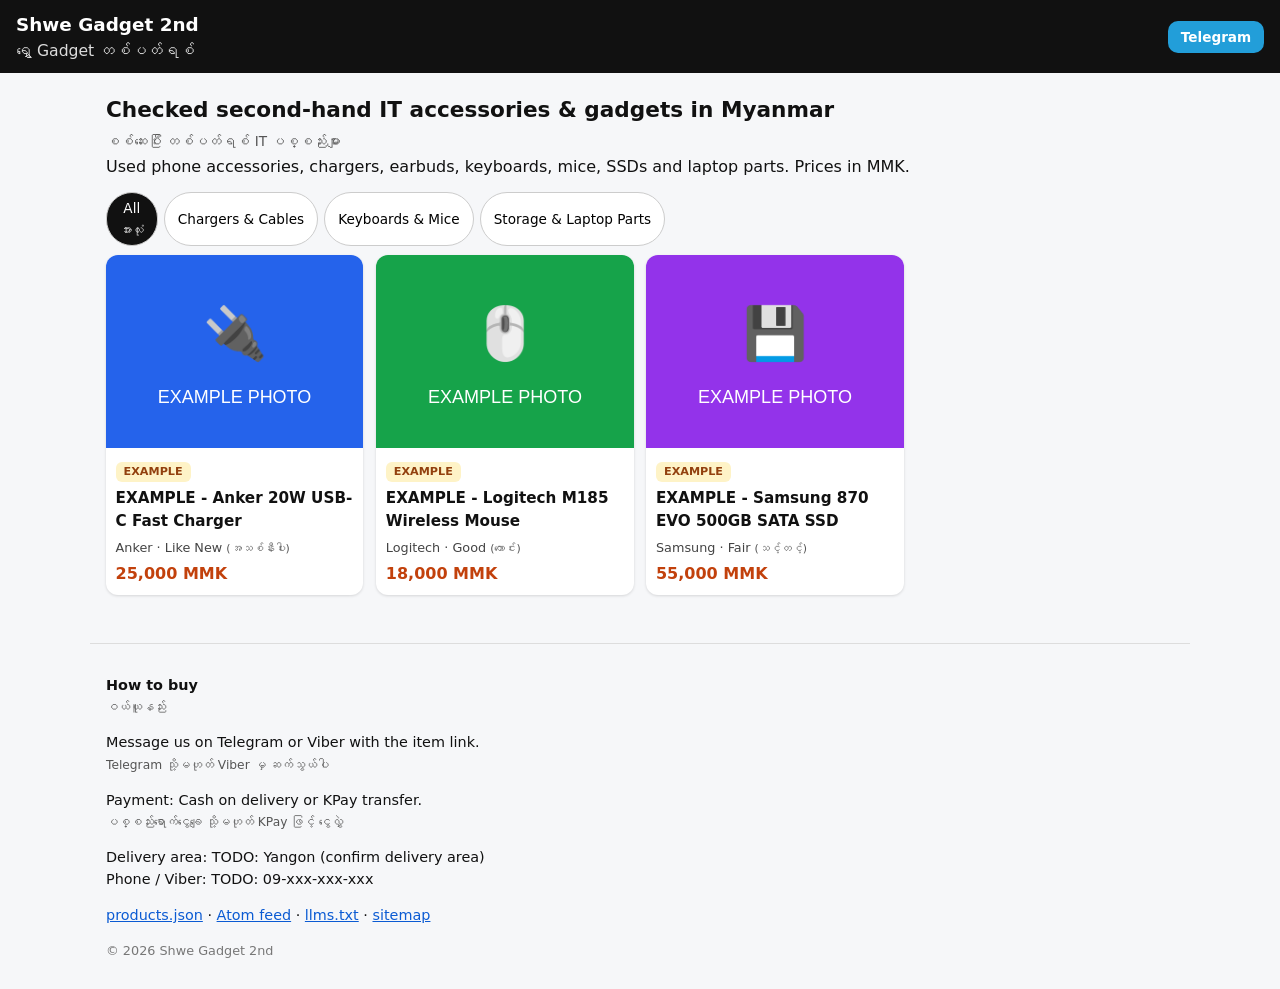
==== docs/index.html @ bb38151b "Initial used gadgets shop" ====
<!doctype html>
<html lang="en"><head>
<meta charset="utf-8"><meta name="viewport" content="width=device-width,initial-scale=1">
<title>Shwe Gadget 2nd – Used IT Accessories &amp; Gadgets in Myanmar</title>
<meta name="description" content="Checked second-hand IT accessories &amp; gadgets in Myanmar">

<link rel="canonical" href="https://TODO-your-site-url.example/">
<link rel="stylesheet" href="styles.css">
<link rel="alternate" type="application/atom+xml" title="New items" href="feed.xml">
<link rel="alternate" type="application/json" title="Products JSON" href="products.json">
<meta property="og:type" content="website">
<meta property="og:site_name" content="Shwe Gadget 2nd">
<meta property="og:title" content="Shwe Gadget 2nd – Used IT Accessories &amp; Gadgets in Myanmar">
<meta property="og:description" content="Checked second-hand IT accessories &amp; gadgets in Myanmar">
<meta property="og:url" content="https://TODO-your-site-url.example/">

<meta name="twitter:card" content="summary_large_image">
<script type="application/ld+json">{"@context":"https://schema.org","@type":"Store","@id":"https://TODO-your-site-url.example/#store","name":"Shwe Gadget 2nd","alternateName":"ရွှေ Gadget တစ်ပတ်ရစ်","url":"https://TODO-your-site-url.example/","description":"Checked second-hand IT accessories & gadgets in Myanmar","telephone":"+959000000000","currenciesAccepted":"MMK","paymentAccepted":"Cash, KPay","areaServed":"TODO: Yangon (confirm delivery area)","address":{"@type":"PostalAddress","addressLocality":"Yangon","addressCountry":"MM"}}</script>
<script type="application/ld+json">{"@context":"https://schema.org","@type":"ItemList","name":"Items for sale","itemListElement":[]}</script>
</head><body>
<header class="top"><a class="brand" href="index.html">Shwe Gadget 2nd<span class="my">ရွှေ Gadget တစ်ပတ်ရစ်</span></a>
<a class="btn tg small" href="https://t.me/TODO_TELEGRAM_HANDLE" rel="nofollow">Telegram</a></header>
<main><section class="hero"><h1>Checked second-hand IT accessories &amp; gadgets in Myanmar</h1><p class="my">စစ်ဆေးပြီး တစ်ပတ်ရစ် IT ပစ္စည်းများ</p>
<p>Used phone accessories, chargers, earbuds, keyboards, mice, SSDs and laptop parts. Prices in MMK.</p></section>
<nav class="filters"><button data-f="all" class="on">All<br><span class="my">အားလုံး</span></button>
<button data-f="chargers-and-cables">Chargers &amp; Cables</button><button data-f="keyboards-and-mice">Keyboards &amp; Mice</button><button data-f="storage-and-laptop-parts">Storage &amp; Laptop Parts</button></nav>
<section class="grid"><a class="card" href="item/example-anker-20w-usb-c-charger/" data-cat="chargers-and-cables">
<img src="images/example-charger.svg" alt="EXAMPLE - Anker 20W USB-C Fast Charger" loading="lazy" width="400" height="300">
<div class="c-body"><span class="badge ex">EXAMPLE</span><h2>EXAMPLE - Anker 20W USB-C Fast Charger</h2>
<p class="meta">Anker · Like New <span class="my">(အသစ်နီးပါး)</span></p>
<p class="price">25,000 MMK</p></div></a>
<a class="card" href="item/example-logitech-m185-wireless-mouse/" data-cat="keyboards-and-mice">
<img src="images/example-mouse.svg" alt="EXAMPLE - Logitech M185 Wireless Mouse" loading="lazy" width="400" height="300">
<div class="c-body"><span class="badge ex">EXAMPLE</span><h2>EXAMPLE - Logitech M185 Wireless Mouse</h2>
<p class="meta">Logitech · Good <span class="my">(ကောင်း)</span></p>
<p class="price">18,000 MMK</p></div></a>
<a class="card" href="item/example-samsung-870-evo-500gb-ssd/" data-cat="storage-and-laptop-parts">
<img src="images/example-ssd.svg" alt="EXAMPLE - Samsung 870 EVO 500GB SATA SSD" loading="lazy" width="400" height="300">
<div class="c-body"><span class="badge ex">EXAMPLE</span><h2>EXAMPLE - Samsung 870 EVO 500GB SATA SSD</h2>
<p class="meta">Samsung · Fair <span class="my">(သင့်တင့်)</span></p>
<p class="price">55,000 MMK</p></div></a></section>
<script>document.querySelectorAll('.filters button').forEach(b=>b.onclick=()=>{document.querySelectorAll('.filters button').forEach(x=>x.classList.remove('on'));b.classList.add('on');document.querySelectorAll('.card').forEach(c=>c.style.display=(b.dataset.f==='all'||c.dataset.cat===b.dataset.f)?'':'none')})</script></main>
<footer>
<p><strong>How to buy</strong><br><span class="my">ဝယ်ယူနည်း</span></p>
<p>Message us on Telegram or Viber with the item link.<br><span class="my">Telegram သို့မဟုတ် Viber မှ ဆက်သွယ်ပါ</span></p>
<p>Payment: Cash on delivery or KPay transfer.<br><span class="my">ပစ္စည်းရောက်ငွေချေ သို့မဟုတ် KPay ဖြင့် ငွေလွှဲ</span></p>
<p>Delivery area: TODO: Yangon (confirm delivery area)<br>Phone / Viber: TODO: 09-xxx-xxx-xxx</p>
<p class="links"><a href="products.json">products.json</a> · <a href="feed.xml">Atom feed</a> · <a href="llms.txt">llms.txt</a> · <a href="sitemap.xml">sitemap</a></p>
<p class="small">© 2026 Shwe Gadget 2nd</p>
</footer></body></html>
---- docs/styles.css ----
*{box-sizing:border-box}body{margin:0;font-family:system-ui,-apple-system,"Segoe UI",Roboto,"Noto Sans Myanmar","Padauk",sans-serif;color:#111;background:#f6f7f9;line-height:1.5}
a{color:#0b5bd3}.my{font-size:.85em;color:#555}
.top{display:flex;justify-content:space-between;align-items:center;padding:.7rem 1rem;background:#111;color:#fff;position:sticky;top:0;z-index:5}
.brand{color:#fff;text-decoration:none;font-weight:700;font-size:1.15rem;display:flex;flex-direction:column}.brand .my{color:#ddd;font-weight:400}
main{max-width:1100px;margin:auto;padding:1rem}
.hero h1{font-size:1.35rem;margin:.3rem 0}.hero p{margin:.2rem 0}
.filters{display:flex;gap:.4rem;overflow-x:auto;padding:.6rem 0}.filters button{border:1px solid #ccc;background:#fff;border-radius:999px;padding:.35rem .8rem;white-space:nowrap;cursor:pointer;font:inherit;font-size:.85rem}.filters button.on{background:#111;color:#fff}.filters button.on .my{color:#ddd}
.grid{display:grid;grid-template-columns:repeat(auto-fill,minmax(160px,1fr));gap:.8rem}@media(min-width:700px){.grid{grid-template-columns:repeat(auto-fill,minmax(230px,1fr))}}
.card{background:#fff;border-radius:12px;overflow:hidden;text-decoration:none;color:inherit;box-shadow:0 1px 3px #0002}.card img{width:100%;height:auto;aspect-ratio:4/3;object-fit:cover;display:block}
.c-body{padding:.6rem}.card h2{font-size:.95rem;margin:.3rem 0}.meta{margin:0;font-size:.8rem;color:#444}.price{font-weight:700;color:#c2410c;margin:.3rem 0 0}.price.big{font-size:1.5rem}
.badge{display:inline-block;font-size:.7rem;font-weight:700;padding:.1rem .5rem;border-radius:6px}.badge.ok{background:#dcfce7;color:#166534}.badge.sold{background:#fee2e2;color:#991b1b}.badge.ex{background:#fef3c7;color:#92400e}
.item{display:grid;gap:1rem;background:#fff;border-radius:12px;padding:1rem}@media(min-width:800px){.item{grid-template-columns:1fr 1fr}}
.gallery img{width:100%;height:auto;border-radius:8px;margin-bottom:.5rem}
.specs{width:100%;border-collapse:collapse;font-size:.9rem}.specs th,.specs td{text-align:left;padding:.4rem;border-bottom:1px solid #eee;vertical-align:top}.specs th{width:40%}
.buy{display:grid;grid-template-columns:1fr 1fr 1fr;gap:.5rem;margin:1rem 0}
.btn{display:block;text-align:center;padding:.7rem .4rem;border-radius:10px;color:#fff;text-decoration:none;font-weight:600}.btn .my{color:#eef}.btn.tg{background:#229ed9}.btn.vb{background:#7360f2}.btn.ph{background:#16a34a}.btn.small{padding:.35rem .8rem;font-size:.85rem}
.soldnote{background:#fee2e2;padding:.6rem;border-radius:8px}
footer{max-width:1100px;margin:2rem auto 0;padding:1rem;border-top:1px solid #ddd;font-size:.9rem}footer .small{color:#777;font-size:.8rem}
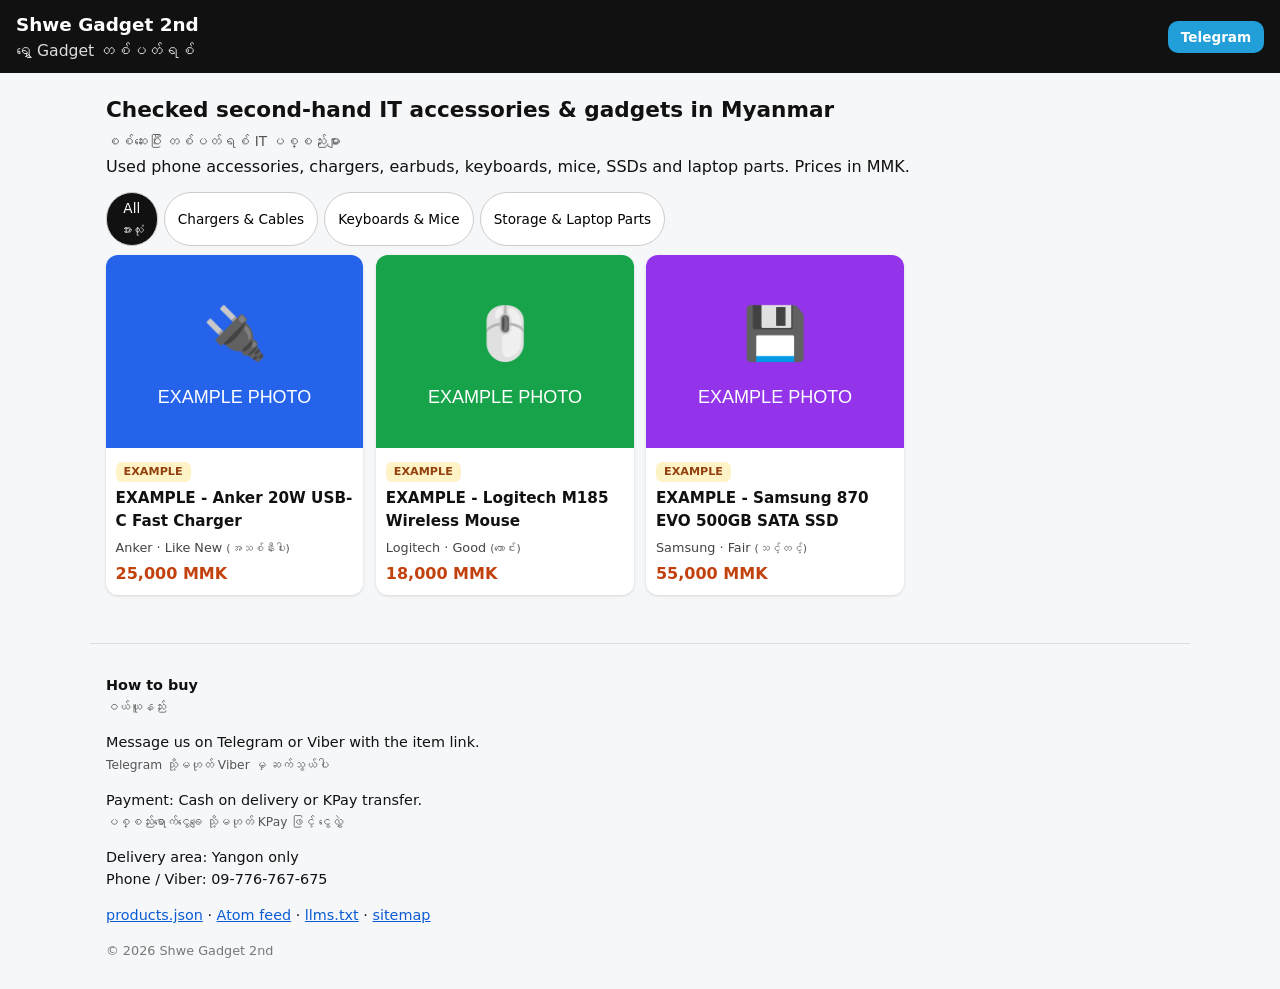
==== commit 2bc3c083: "Contact details" ====
--- a/docs/index.html
+++ b/docs/index.html
@@ -15,11 +15,11 @@
 <meta property="og:url" content="https://TODO-your-site-url.example/">
 
 <meta name="twitter:card" content="summary_large_image">
-<script type="application/ld+json">{"@context":"https://schema.org","@type":"Store","@id":"https://TODO-your-site-url.example/#store","name":"Shwe Gadget 2nd","alternateName":"ရွှေ Gadget တစ်ပတ်ရစ်","url":"https://TODO-your-site-url.example/","description":"Checked second-hand IT accessories & gadgets in Myanmar","telephone":"+959000000000","currenciesAccepted":"MMK","paymentAccepted":"Cash, KPay","areaServed":"TODO: Yangon (confirm delivery area)","address":{"@type":"PostalAddress","addressLocality":"Yangon","addressCountry":"MM"}}</script>
+<script type="application/ld+json">{"@context":"https://schema.org","@type":"Store","@id":"https://TODO-your-site-url.example/#store","name":"Shwe Gadget 2nd","alternateName":"ရွှေ Gadget တစ်ပတ်ရစ်","url":"https://TODO-your-site-url.example/","description":"Checked second-hand IT accessories & gadgets in Myanmar","telephone":"+959776767675","currenciesAccepted":"MMK","paymentAccepted":"Cash, KPay","areaServed":"Yangon only","address":{"@type":"PostalAddress","addressLocality":"Yangon","addressCountry":"MM"}}</script>
 <script type="application/ld+json">{"@context":"https://schema.org","@type":"ItemList","name":"Items for sale","itemListElement":[]}</script>
 </head><body>
 <header class="top"><a class="brand" href="index.html">Shwe Gadget 2nd<span class="my">ရွှေ Gadget တစ်ပတ်ရစ်</span></a>
-<a class="btn tg small" href="https://t.me/TODO_TELEGRAM_HANDLE" rel="nofollow">Telegram</a></header>
+<a class="btn tg small" href="https://t.me/shwedigital4mm" rel="nofollow">Telegram</a></header>
 <main><section class="hero"><h1>Checked second-hand IT accessories &amp; gadgets in Myanmar</h1><p class="my">စစ်ဆေးပြီး တစ်ပတ်ရစ် IT ပစ္စည်းများ</p>
 <p>Used phone accessories, chargers, earbuds, keyboards, mice, SSDs and laptop parts. Prices in MMK.</p></section>
 <nav class="filters"><button data-f="all" class="on">All<br><span class="my">အားလုံး</span></button>
@@ -44,7 +44,7 @@
 <p><strong>How to buy</strong><br><span class="my">ဝယ်ယူနည်း</span></p>
 <p>Message us on Telegram or Viber with the item link.<br><span class="my">Telegram သို့မဟုတ် Viber မှ ဆက်သွယ်ပါ</span></p>
 <p>Payment: Cash on delivery or KPay transfer.<br><span class="my">ပစ္စည်းရောက်ငွေချေ သို့မဟုတ် KPay ဖြင့် ငွေလွှဲ</span></p>
-<p>Delivery area: TODO: Yangon (confirm delivery area)<br>Phone / Viber: TODO: 09-xxx-xxx-xxx</p>
+<p>Delivery area: Yangon only<br>Phone / Viber: 09-776-767-675</p>
 <p class="links"><a href="products.json">products.json</a> · <a href="feed.xml">Atom feed</a> · <a href="llms.txt">llms.txt</a> · <a href="sitemap.xml">sitemap</a></p>
 <p class="small">© 2026 Shwe Gadget 2nd</p>
 </footer></body></html>
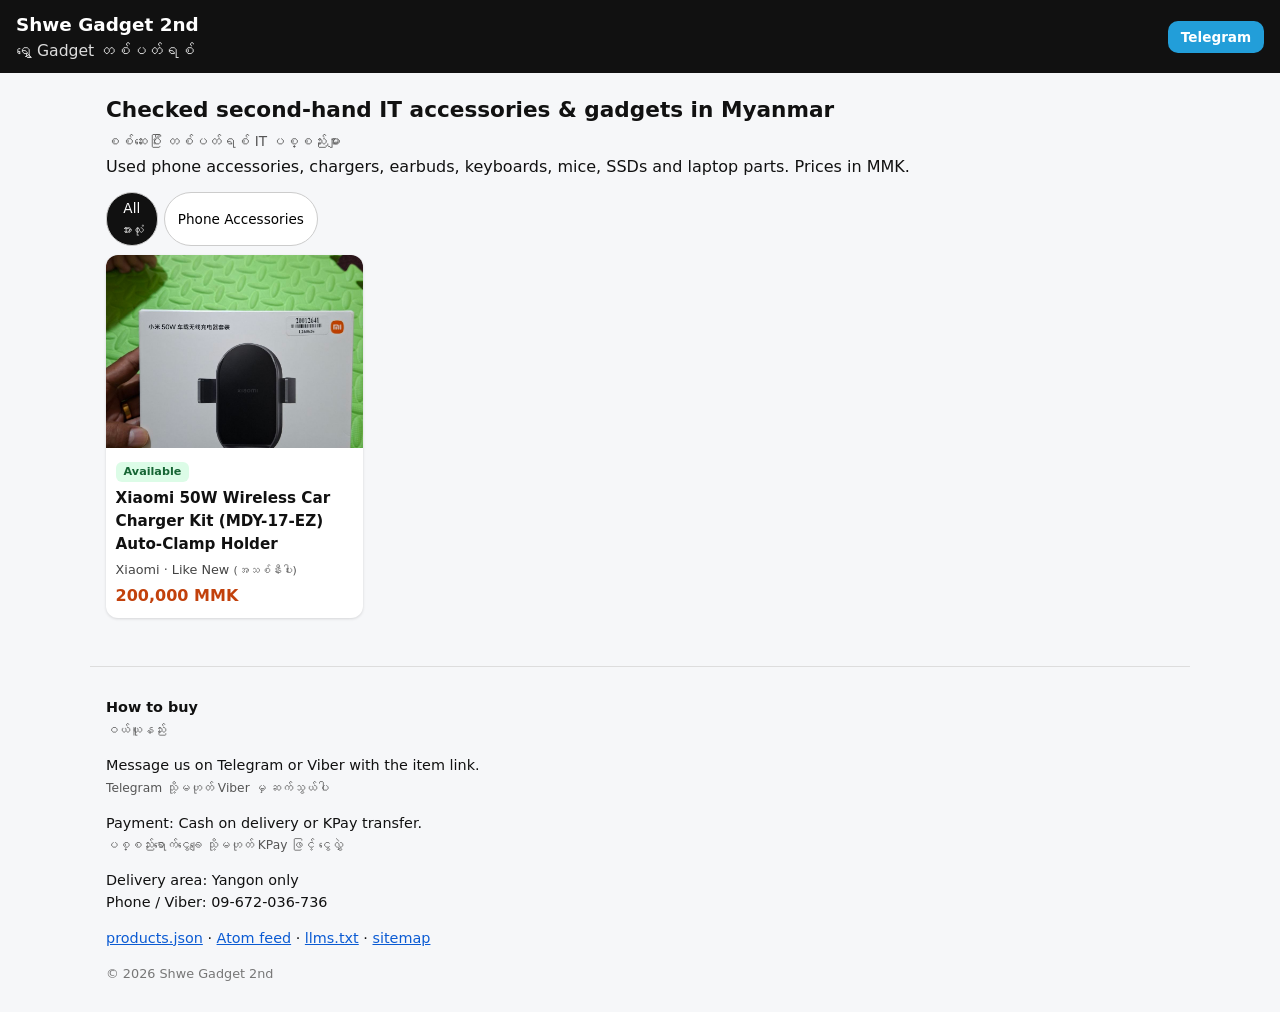
==== commit 72881d76: "Add Xiaomi 50W car charger listing; remove examples; new shop phone" ====
--- a/docs/index.html
+++ b/docs/index.html
@@ -4,7 +4,7 @@
 <title>Shwe Gadget 2nd – Used IT Accessories &amp; Gadgets in Myanmar</title>
 <meta name="description" content="Checked second-hand IT accessories &amp; gadgets in Myanmar">
 
-<link rel="canonical" href="https://TODO-your-site-url.example/">
+<link rel="canonical" href="https://infonikolay55-bit.github.io/used-gadgets/">
 <link rel="stylesheet" href="styles.css">
 <link rel="alternate" type="application/atom+xml" title="New items" href="feed.xml">
 <link rel="alternate" type="application/json" title="Products JSON" href="products.json">
@@ -12,39 +12,29 @@
 <meta property="og:site_name" content="Shwe Gadget 2nd">
 <meta property="og:title" content="Shwe Gadget 2nd – Used IT Accessories &amp; Gadgets in Myanmar">
 <meta property="og:description" content="Checked second-hand IT accessories &amp; gadgets in Myanmar">
-<meta property="og:url" content="https://TODO-your-site-url.example/">
+<meta property="og:url" content="https://infonikolay55-bit.github.io/used-gadgets/">
 
 <meta name="twitter:card" content="summary_large_image">
-<script type="application/ld+json">{"@context":"https://schema.org","@type":"Store","@id":"https://TODO-your-site-url.example/#store","name":"Shwe Gadget 2nd","alternateName":"ရွှေ Gadget တစ်ပတ်ရစ်","url":"https://TODO-your-site-url.example/","description":"Checked second-hand IT accessories & gadgets in Myanmar","telephone":"+959776767675","currenciesAccepted":"MMK","paymentAccepted":"Cash, KPay","areaServed":"Yangon only","address":{"@type":"PostalAddress","addressLocality":"Yangon","addressCountry":"MM"}}</script>
-<script type="application/ld+json">{"@context":"https://schema.org","@type":"ItemList","name":"Items for sale","itemListElement":[]}</script>
+<script type="application/ld+json">{"@context":"https://schema.org","@type":"Store","@id":"https://infonikolay55-bit.github.io/used-gadgets/#store","name":"Shwe Gadget 2nd","alternateName":"ရွှေ Gadget တစ်ပတ်ရစ်","url":"https://infonikolay55-bit.github.io/used-gadgets/","description":"Checked second-hand IT accessories & gadgets in Myanmar","telephone":"+959672036736","currenciesAccepted":"MMK","paymentAccepted":"Cash, KPay","areaServed":"Yangon only","address":{"@type":"PostalAddress","addressLocality":"Yangon","addressCountry":"MM"}}</script>
+<script type="application/ld+json">{"@context":"https://schema.org","@type":"ItemList","name":"Items for sale","itemListElement":[{"@type":"ListItem","position":1,"url":"https://infonikolay55-bit.github.io/used-gadgets/item/xiaomi-50w-wireless-car-charger-mdy-17-ez/","name":"Xiaomi 50W Wireless Car Charger Kit (MDY-17-EZ) Auto-Clamp Holder"}]}</script>
 </head><body>
 <header class="top"><a class="brand" href="index.html">Shwe Gadget 2nd<span class="my">ရွှေ Gadget တစ်ပတ်ရစ်</span></a>
 <a class="btn tg small" href="https://t.me/shwedigital4mm" rel="nofollow">Telegram</a></header>
 <main><section class="hero"><h1>Checked second-hand IT accessories &amp; gadgets in Myanmar</h1><p class="my">စစ်ဆေးပြီး တစ်ပတ်ရစ် IT ပစ္စည်းများ</p>
 <p>Used phone accessories, chargers, earbuds, keyboards, mice, SSDs and laptop parts. Prices in MMK.</p></section>
 <nav class="filters"><button data-f="all" class="on">All<br><span class="my">အားလုံး</span></button>
-<button data-f="chargers-and-cables">Chargers &amp; Cables</button><button data-f="keyboards-and-mice">Keyboards &amp; Mice</button><button data-f="storage-and-laptop-parts">Storage &amp; Laptop Parts</button></nav>
-<section class="grid"><a class="card" href="item/example-anker-20w-usb-c-charger/" data-cat="chargers-and-cables">
-<img src="images/example-charger.svg" alt="EXAMPLE - Anker 20W USB-C Fast Charger" loading="lazy" width="400" height="300">
-<div class="c-body"><span class="badge ex">EXAMPLE</span><h2>EXAMPLE - Anker 20W USB-C Fast Charger</h2>
-<p class="meta">Anker · Like New <span class="my">(အသစ်နီးပါး)</span></p>
-<p class="price">25,000 MMK</p></div></a>
-<a class="card" href="item/example-logitech-m185-wireless-mouse/" data-cat="keyboards-and-mice">
-<img src="images/example-mouse.svg" alt="EXAMPLE - Logitech M185 Wireless Mouse" loading="lazy" width="400" height="300">
-<div class="c-body"><span class="badge ex">EXAMPLE</span><h2>EXAMPLE - Logitech M185 Wireless Mouse</h2>
-<p class="meta">Logitech · Good <span class="my">(ကောင်း)</span></p>
-<p class="price">18,000 MMK</p></div></a>
-<a class="card" href="item/example-samsung-870-evo-500gb-ssd/" data-cat="storage-and-laptop-parts">
-<img src="images/example-ssd.svg" alt="EXAMPLE - Samsung 870 EVO 500GB SATA SSD" loading="lazy" width="400" height="300">
-<div class="c-body"><span class="badge ex">EXAMPLE</span><h2>EXAMPLE - Samsung 870 EVO 500GB SATA SSD</h2>
-<p class="meta">Samsung · Fair <span class="my">(သင့်တင့်)</span></p>
-<p class="price">55,000 MMK</p></div></a></section>
+<button data-f="phone-accessories">Phone Accessories</button></nav>
+<section class="grid"><a class="card" href="item/xiaomi-50w-wireless-car-charger-mdy-17-ez/" data-cat="phone-accessories">
+<img src="images/xiaomi-50w-wireless-car-charger-mdy-17-ez.jpg" alt="Xiaomi 50W Wireless Car Charger Kit (MDY-17-EZ) Auto-Clamp Holder" loading="lazy" width="400" height="300">
+<div class="c-body"><span class="badge ok">Available</span><h2>Xiaomi 50W Wireless Car Charger Kit (MDY-17-EZ) Auto-Clamp Holder</h2>
+<p class="meta">Xiaomi · Like New <span class="my">(အသစ်နီးပါး)</span></p>
+<p class="price">200,000 MMK</p></div></a></section>
 <script>document.querySelectorAll('.filters button').forEach(b=>b.onclick=()=>{document.querySelectorAll('.filters button').forEach(x=>x.classList.remove('on'));b.classList.add('on');document.querySelectorAll('.card').forEach(c=>c.style.display=(b.dataset.f==='all'||c.dataset.cat===b.dataset.f)?'':'none')})</script></main>
 <footer>
 <p><strong>How to buy</strong><br><span class="my">ဝယ်ယူနည်း</span></p>
 <p>Message us on Telegram or Viber with the item link.<br><span class="my">Telegram သို့မဟုတ် Viber မှ ဆက်သွယ်ပါ</span></p>
 <p>Payment: Cash on delivery or KPay transfer.<br><span class="my">ပစ္စည်းရောက်ငွေချေ သို့မဟုတ် KPay ဖြင့် ငွေလွှဲ</span></p>
-<p>Delivery area: Yangon only<br>Phone / Viber: 09-776-767-675</p>
+<p>Delivery area: Yangon only<br>Phone / Viber: 09-672-036-736</p>
 <p class="links"><a href="products.json">products.json</a> · <a href="feed.xml">Atom feed</a> · <a href="llms.txt">llms.txt</a> · <a href="sitemap.xml">sitemap</a></p>
 <p class="small">© 2026 Shwe Gadget 2nd</p>
 </footer></body></html>
--- a/docs/styles.css
+++ b/docs/styles.css
@@ -16,3 +16,5 @@
 .btn{display:block;text-align:center;padding:.7rem .4rem;border-radius:10px;color:#fff;text-decoration:none;font-weight:600}.btn .my{color:#eef}.btn.tg{background:#229ed9}.btn.vb{background:#7360f2}.btn.ph{background:#16a34a}.btn.small{padding:.35rem .8rem;font-size:.85rem}
 .soldnote{background:#fee2e2;padding:.6rem;border-radius:8px}
 footer{max-width:1100px;margin:2rem auto 0;padding:1rem;border-top:1px solid #ddd;font-size:.9rem}footer .small{color:#777;font-size:.8rem}
+
+.item .desc{white-space:pre-line}
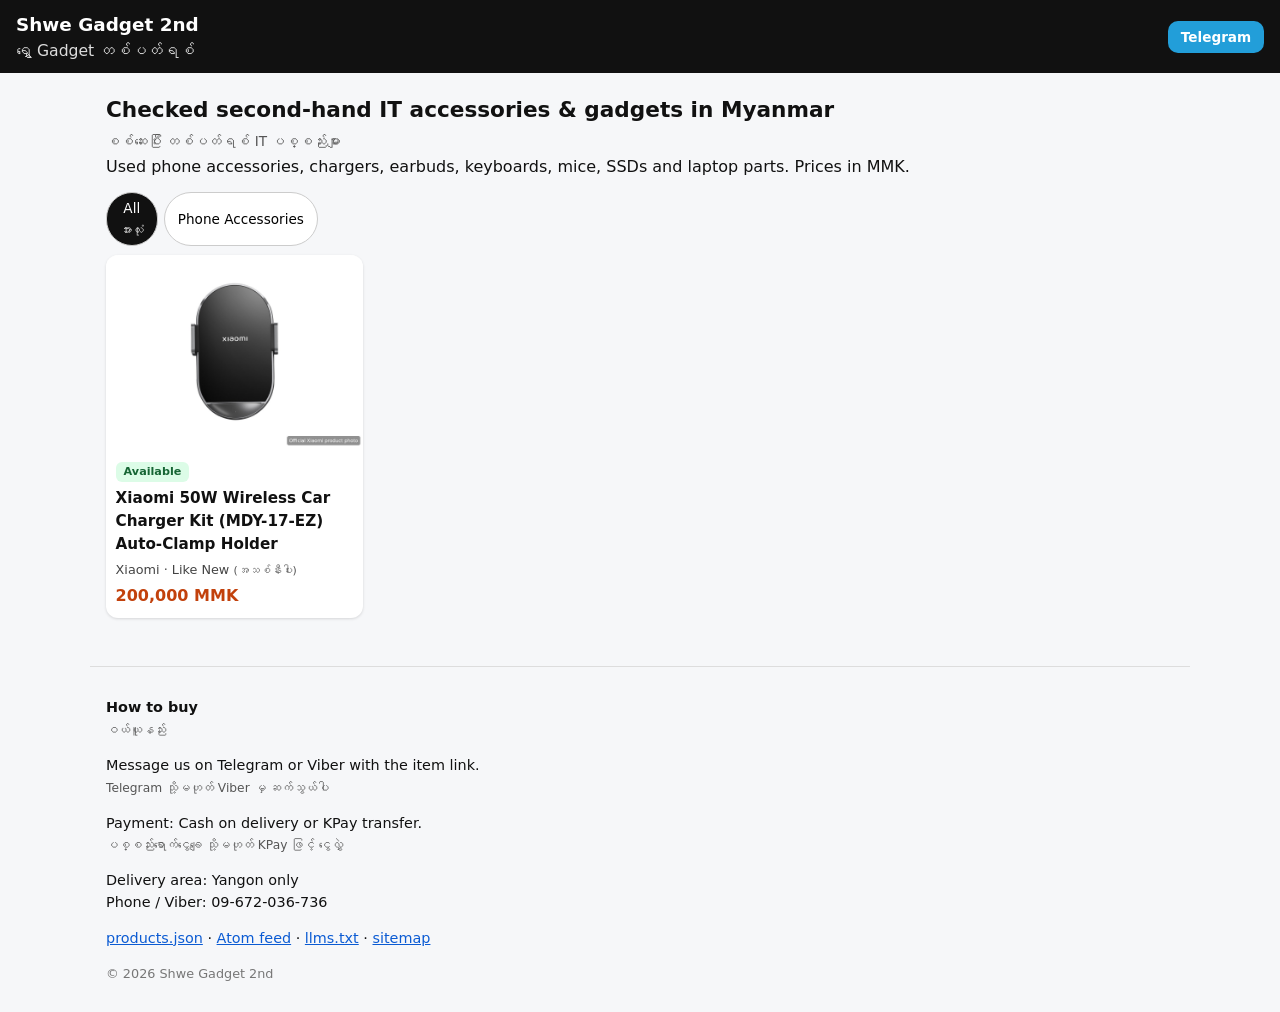
==== commit b62bd40c: "Xiaomi listing: official product photos" ====
--- a/docs/index.html
+++ b/docs/index.html
@@ -25,7 +25,7 @@
 <nav class="filters"><button data-f="all" class="on">All<br><span class="my">အားလုံး</span></button>
 <button data-f="phone-accessories">Phone Accessories</button></nav>
 <section class="grid"><a class="card" href="item/xiaomi-50w-wireless-car-charger-mdy-17-ez/" data-cat="phone-accessories">
-<img src="images/xiaomi-50w-wireless-car-charger-mdy-17-ez.jpg" alt="Xiaomi 50W Wireless Car Charger Kit (MDY-17-EZ) Auto-Clamp Holder" loading="lazy" width="400" height="300">
+<img src="images/xiaomi-50w-wireless-car-charger-mdy-17-ez-official-1.jpg" alt="Xiaomi 50W Wireless Car Charger Kit (MDY-17-EZ) Auto-Clamp Holder" loading="lazy" width="400" height="300">
 <div class="c-body"><span class="badge ok">Available</span><h2>Xiaomi 50W Wireless Car Charger Kit (MDY-17-EZ) Auto-Clamp Holder</h2>
 <p class="meta">Xiaomi · Like New <span class="my">(အသစ်နီးပါး)</span></p>
 <p class="price">200,000 MMK</p></div></a></section>
